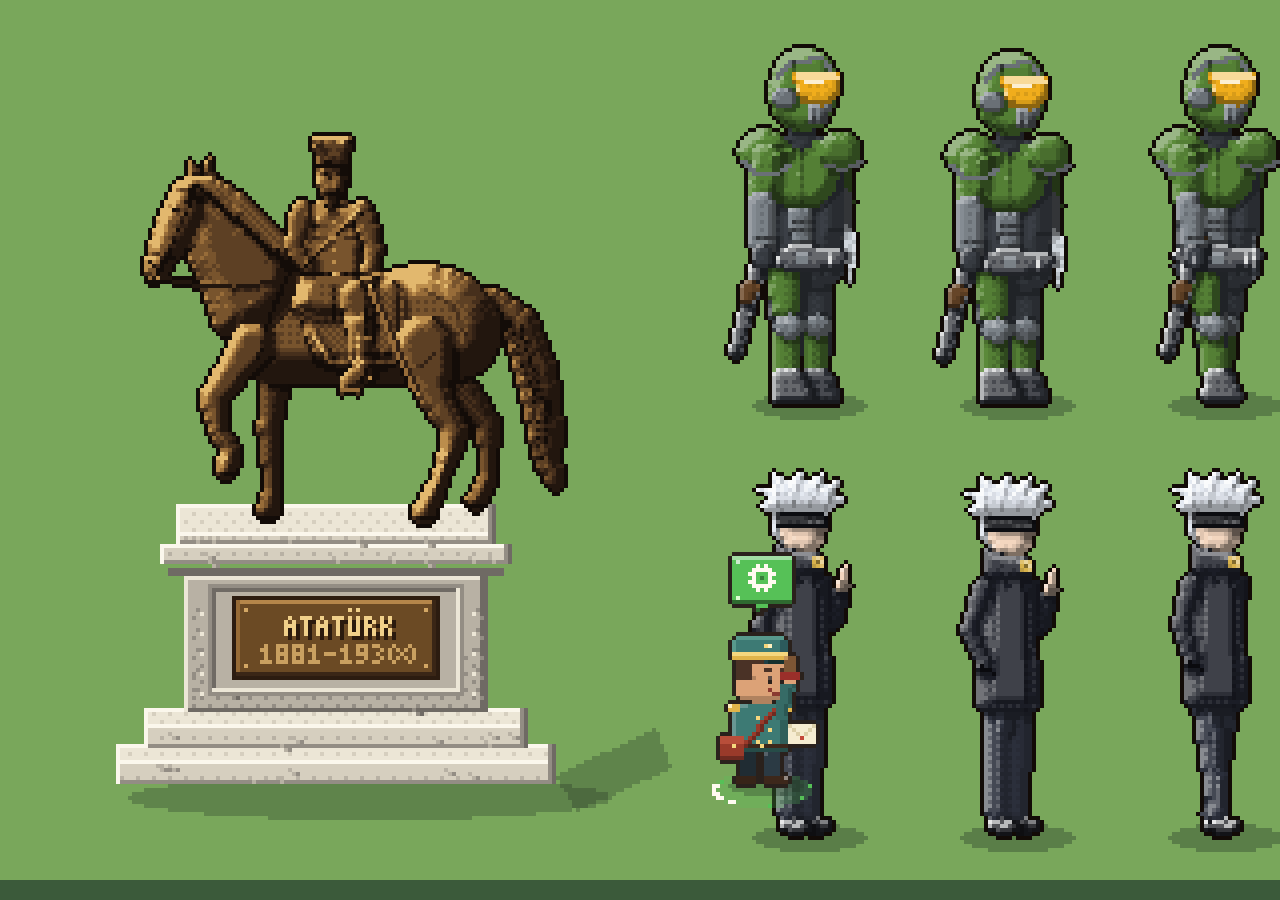
==== figures-test.html @ 3fa48744 "Brownie village atlas: pixel-art prototype Two mirrored villages with agent districts, civic grounds" ====
<!doctype html><html><head><meta charset="utf-8"><title>Figures test</title>
<style>body{margin:0;background:#3b5a3a}canvas{image-rendering:pixelated;display:block}</style>
<script src="engine/pixel.js"></script><script src="engine/props.js"></script><script src="engine/sculpt.js"></script><script src="characters.js"></script><script src="zones/ataturk.js"></script><script src="avatars.js"></script></head><body>
<canvas id="c"></canvas><script>
/* Dev harness: the statue and every avatar frame. ?scale=4 */
const s = +(new URLSearchParams(location.search).get('scale') || 4), frames = ['stand0', 'stand1', 'walk0', 'walk1', 'walk2', 'walk3', 'lift'], W = 180 + frames.length * 52, H = 220, cv = document.getElementById('c');
cv.width = W * s; cv.height = H * s; const b = document.createElement('canvas'); b.width = W; b.height = H; const k = Pixel.kit(b.getContext('2d'));
k.rect(0, 0, W, H, Pixel.C.grass3); AtaturkStatue.draw(k, 84, 196);
['boss', 'princess'].forEach((kind, r) => frames.forEach((f, i) => { const x = 200 + i * 52, y = 100 + r * 108; k.ellipse(x + 2, y + 1, 14, 3, '#1d2a2255'); k.blit(Avatars.sprite(kind, f), x, y, false); }));
AgentCharacters.lead(k, 'sekreter', 190, 196, 1, 'working', {});
const o = cv.getContext('2d'); o.imageSmoothingEnabled = false; o.drawImage(b, 0, 0, W * s, H * s);
</script></body></html>
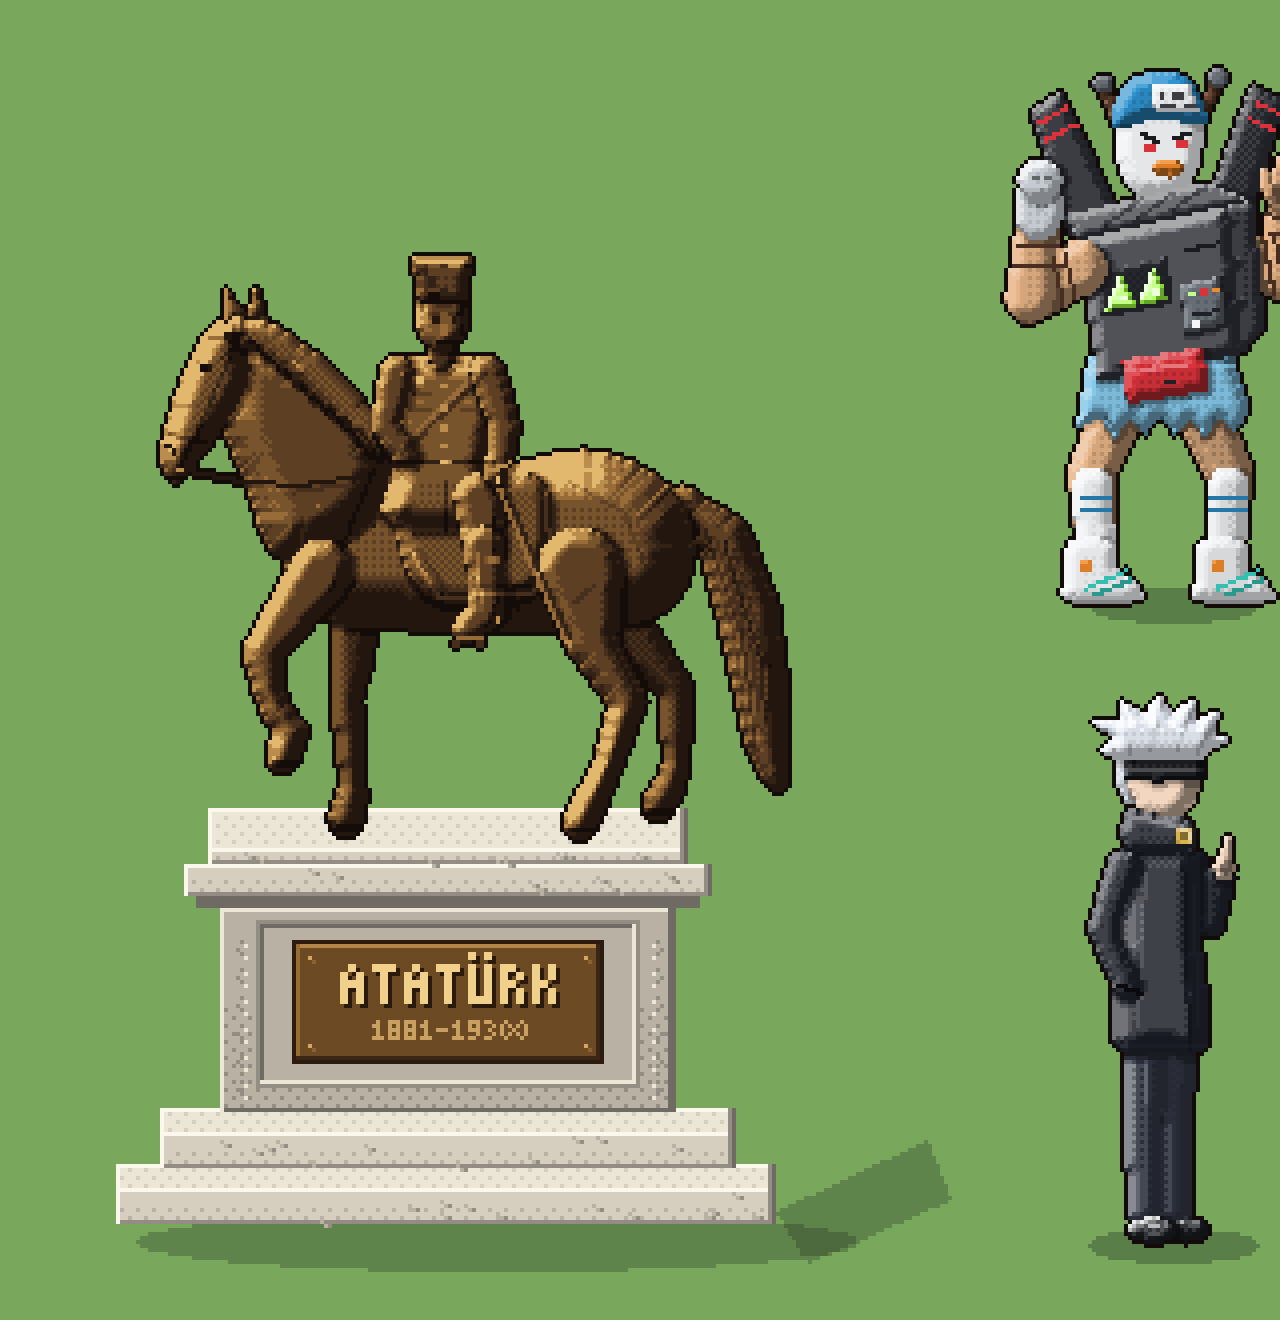
==== commit 04cfdad6: "Hexagon district plots, 1.5x leads, avatars and statue, butler-only Sekreter Co-Authored-By: Claude " ====
--- a/figures-test.html
+++ b/figures-test.html
@@ -3,10 +3,10 @@
 <script src="engine/pixel.js"></script><script src="engine/props.js"></script><script src="engine/sculpt.js"></script><script src="characters.js"></script><script src="zones/ataturk.js"></script><script src="avatars.js"></script></head><body>
 <canvas id="c"></canvas><script>
 /* Dev harness: the statue and every avatar frame. ?scale=4 */
-const s = +(new URLSearchParams(location.search).get('scale') || 4), frames = ['stand0', 'stand1', 'walk0', 'walk1', 'walk2', 'walk3', 'lift'], W = 180 + frames.length * 52, H = 220, cv = document.getElementById('c');
+const s = +(new URLSearchParams(location.search).get('scale') || 4), frames = ['stand0', 'stand1', 'walk0', 'walk1', 'walk2', 'walk3', 'lift'], W = 340 + frames.length * 80, H = 330, cv = document.getElementById('c');
 cv.width = W * s; cv.height = H * s; const b = document.createElement('canvas'); b.width = W; b.height = H; const k = Pixel.kit(b.getContext('2d'));
-k.rect(0, 0, W, H, Pixel.C.grass3); AtaturkStatue.draw(k, 84, 196);
-['boss', 'princess'].forEach((kind, r) => frames.forEach((f, i) => { const x = 200 + i * 52, y = 100 + r * 108; k.ellipse(x + 2, y + 1, 14, 3, '#1d2a2255'); k.blit(Avatars.sprite(kind, f), x, y, false); }));
-AgentCharacters.lead(k, 'sekreter', 190, 196, 1, 'working', {});
+k.rect(0, 0, W, H, Pixel.C.grass3); AtaturkStatue.draw(k, 112, 306);
+['boss', 'princess'].forEach((kind, r) => frames.forEach((f, i) => { const x = 290 + i * 80, y = 150 + r * 160; k.ellipse(x + 3, y + 1, 21, 4, '#1d2a2255'); k.blit(Avatars.sprite(kind, f), x, y, false); }));
+AgentCharacters.lead(k, 'sekreter', W - 36, 306, 1, 'working', {});
 const o = cv.getContext('2d'); o.imageSmoothingEnabled = false; o.drawImage(b, 0, 0, W * s, H * s);
 </script></body></html>
